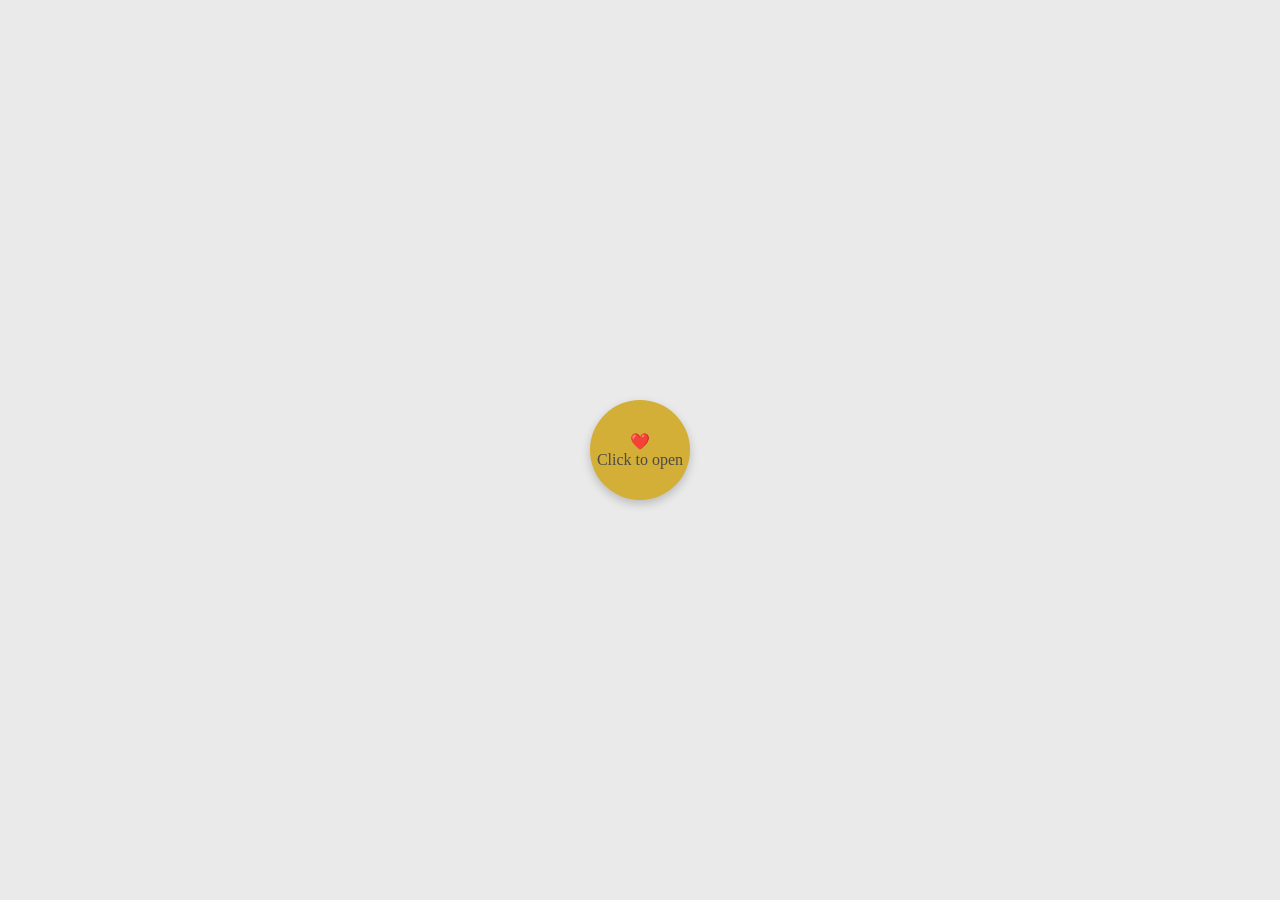
==== index.html @ 69dd6b7d "Rename a.html to index.html" ====
<!DOCTYPE html>
<html lang="ar" dir="rtl">
<head>
  <meta charset="UTF-8">
  <meta name="viewport" content="width=device-width, initial-scale=1.0">
  <title>Alexa & Richard - Wedding Invitation</title>
  <link rel="stylesheet" href="style.css">
</head>
<body>

  <!-- صوت الخلفية -->
  <audio id="bg-music" loop src="your-music-file.mp3"></audio>

  <!-- 1. قسم المظروف والختم الشمعي -->
  <section class="envelope-section" id="envelopeSection">
    <div class="envelope" id="envelope">
      <div class="wax-seal" id="waxSeal">
        <div class="seal-inner">❤️<br>Click to open</div>
      </div>
    </div>
  </section>

  <!-- 2. محتوى الدعوة الرئيسي -->
  <main class="invitation-content hidden" id="invitationContent">
    
    <!-- الغلاف/الهيدر -->
    <header class="hero-header">
      <h1>Alexa & Richard</h1>
      <p class="subtitle">are getting married!</p>
    </header>

    <!-- 3. ميزة كشف التاريخ (Scratch Cards) -->
    <section class="date-section">
      <h2>The Date</h2>
      <p>Scratch to reveal the date</p>
      <div class="scratch-container">
        <div class="scratch-card">
          <span class="date-val">14</span>
          <canvas class="scratch-canvas"></canvas>
          <small>DAY</small>
        </div>
        <div class="scratch-card">
          <span class="date-val">September</span>
          <canvas class="scratch-canvas"></canvas>
          <small>MONTH</small>
        </div>
        <div class="scratch-card">
          <span class="date-val">2025</span>
          <canvas class="scratch-canvas"></canvas>
          <small>YEAR</small>
        </div>
      </div>
    </section>

    <!-- 4. الرسالة الداخلية داخل مظروف أزرق -->
    <section class="letter-section">
      <div class="blue-envelope">
        <div class="letter-card">
          <h3>Dear friends and family,</h3>
          <p>As we get ready to say "I do", we feel grateful for the wonderful people in our lives...</p>
        </div>
      </div>
    </section>

    <!-- 5. الجدول الزمني (Schedule of Events) -->
    <section class="timeline-section">
      <h2>Schedule of Events</h2>
      <div class="timeline">
        <div class="timeline-item left"><span>16:30</span><p>Opening of the doors</p></div>
        <div class="timeline-item right"><span>17:00</span><p>Ceremony</p></div>
        <div class="timeline-item left"><span>18:00</span><p>Cocktail and dancing time</p></div>
        <div class="timeline-item right"><span>20:00</span><p>Dinner</p></div>
        <div class="timeline-item left"><span>21:00</span><p>Party and Open Bar</p></div>
      </div>
    </section>

    <!-- 6. قواعد اللباس ومعرض الصور (Dress Code) -->
    <section class="dress-code-section">
      <h2>Dress Code</h2>
      <div class="color-palette">
        <span style="background:#fce4ec"></span>
        <span style="background:#f8bbd0"></span>
        <span style="background:#e1bee7"></span>
        <span style="background:#bbdefb"></span>
      </div>
      <div class="gallery-slider">
        <img src="outfit1.jpg" alt="Dress Code 1">
        <img src="outfit2.jpg" alt="Dress Code 2">
        <img src="outfit3.jpg" alt="Dress Code 3">
      </div>
    </section>

    <!-- 7. زر تأكيد الحضور (RSVP) -->
    <section class="rsvp-section">
      <button class="rsvp-btn" onclick="alert('شكراً لتأكيد حضورك!')">RSVP</button>
    </section>

  </main>

  <script src="script.js"></script>
</body>
</html>
---- style.css ----
body {
  margin: 0;
  font-family: 'Georgia', serif;
  background-color: #fcf9f5;
  color: #4a4a4a;
  text-align: center;
}

/* المظروف والختم */
.envelope-section {
  height: 100vh;
  display: flex;
  justify-content: center;
  align-items: center;
  background: #eaeaea;
}

.wax-seal {
  width: 100px;
  height: 100px;
  background: #d4af37;
  border-radius: 50%;
  display: flex;
  justify-content: center;
  align-items: center;
  cursor: pointer;
  box-shadow: 0 4px 10px rgba(0,0,0,0.2);
  transition: transform 0.3s;
}

.wax-seal:hover { transform: scale(1.1); }

/* إخفاء المحتوى قبل فتح المظروف */
.hidden { display: none; }

/* كروت الكشط */
.scratch-container {
  display: flex;
  justify-content: center;
  gap: 15px;
  margin: 20px 0;
}

.scratch-card {
  position: relative;
  width: 90px;
  height: 90px;
  background: #fff;
  border-radius: 12px;
  display: flex;
  flex-direction: column;
  justify-content: center;
  align-items: center;
  box-shadow: 0 2px 8px rgba(0,0,0,0.1);
}

.scratch-canvas {
  position: absolute;
  top: 0; left: 0;
  width: 100%; height: 100%;
  border-radius: 12px;
  cursor: pointer;
}

/* المعرض الأفقي */
.gallery-slider {
  display: flex;
  overflow-x: auto;
  gap: 15px;
  padding: 20px;
}

.gallery-slider img {
  width: 200px;
  border-radius: 10px;
}

.rsvp-btn {
  background-color: #8da9c4;
  color: white;
  border: none;
  padding: 12px 30px;
  font-size: 18px;
  border-radius: 25px;
  cursor: pointer;
}
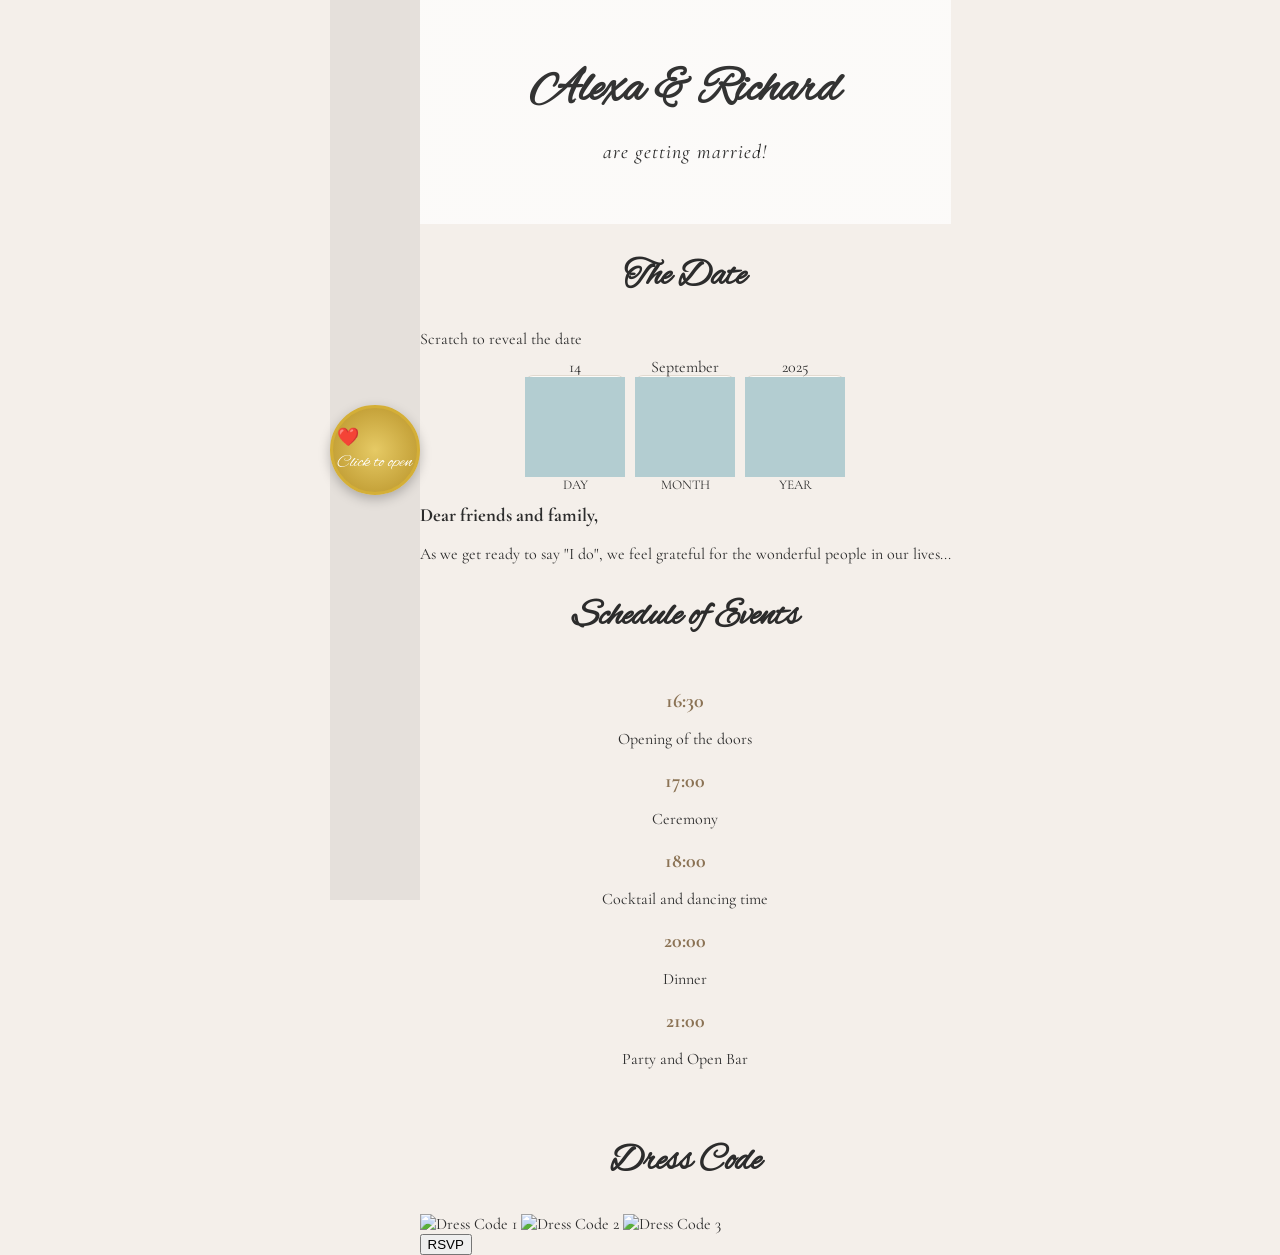
==== commit 93213e21: "Update index.html" ====
--- a/index.html
+++ b/index.html
@@ -1,5 +1,5 @@
 <!DOCTYPE html>
-<html lang="ar" dir="rtl">
+<html lang="en" dir="ltr">
 <head>
   <meta charset="UTF-8">
   <meta name="viewport" content="width=device-width, initial-scale=1.0">
--- a/style.css
+++ b/style.css
@@ -1,86 +1,132 @@
+@import url('https://fonts.googleapis.com/css2?family=Alex+Brush&family=Cormorant+Garamond:ital,wght@0,400;0,600;1,400&display=swap');
+
+* {
+  box-sizing: border-box;
+}
+
 body {
   margin: 0;
-  font-family: 'Georgia', serif;
-  background-color: #fcf9f5;
-  color: #4a4a4a;
-  text-align: center;
+  padding: 0;
+  font-family: 'Cormorant Garamond', serif;
+  background-color: #f4efea;
+  color: #2c2c2c;
+  display: flex;
+  justify-content: center;
+  direction: ltr; /* تعديل الاتجاه للغة الإنجليزية */
 }
 
-/* المظروف والختم */
+/* تحديد عرض الصفحة لتصبح مثل الموبايل تماماً */
+.invitation-container {
+  width: 100%;
+  max-width: 430px;
+  background: #ffffff;
+  min-height: 100vh;
+  box-shadow: 0 0 20px rgba(0,0,0,0.1);
+  position: relative;
+  overflow: hidden;
+}
+
+/* 1. تصميم المظروف */
 .envelope-section {
   height: 100vh;
+  background: #e5e0db url('https://www.transparenttextures.com/patterns/paper.png');
   display: flex;
   justify-content: center;
   align-items: center;
-  background: #eaeaea;
+  position: relative;
+}
+
+.envelope-paper {
+  width: 90%;
+  height: 350px;
+  background: #fdfbf7;
+  border: 1px solid #e0d8cf;
+  border-radius: 8px;
+  box-shadow: 0 10px 25px rgba(0,0,0,0.08);
+  display: flex;
+  justify-content: center;
+  align-items: center;
+  position: relative;
 }
 
 .wax-seal {
-  width: 100px;
-  height: 100px;
-  background: #d4af37;
+  width: 90px;
+  height: 90px;
+  background: radial-gradient(circle, #e6ca65 0%, #b89228 100%);
   border-radius: 50%;
   display: flex;
   justify-content: center;
   align-items: center;
+  color: #fff;
+  font-family: 'Alex Brush', cursive;
+  font-size: 18px;
   cursor: pointer;
-  box-shadow: 0 4px 10px rgba(0,0,0,0.2);
-  transition: transform 0.3s;
+  box-shadow: 0 4px 12px rgba(0,0,0,0.25);
+  border: 3px solid #d4af37;
 }
 
-.wax-seal:hover { transform: scale(1.1); }
+/* 2. الهيدر مع صورة خلفية كلاسيكية */
+.hero-header {
+  padding: 60px 20px 40px;
+  background: linear-gradient(rgba(255,255,255,0.7), rgba(255,255,255,0.7)), 
+              url('https://images.unsplash.com/photo-1519741497674-611481863552?auto=format&fit=crop&w=600&q=80');
+  background-size: cover;
+  background-position: center;
+  text-align: center;
+}
 
-/* إخفاء المحتوى قبل فتح المظروف */
-.hidden { display: none; }
+.hero-header h1 {
+  font-family: 'Alex Brush', cursive;
+  font-size: 48px;
+  margin: 0;
+  color: #333;
+}
 
-/* كروت الكشط */
+.hero-header .subtitle {
+  font-size: 20px;
+  font-style: italic;
+  letter-spacing: 1px;
+}
+
+/* التواريخ والأقسام */
+h2 {
+  font-family: 'Alex Brush', cursive;
+  font-size: 36px;
+  text-align: center;
+  margin-top: 30px;
+}
+
 .scratch-container {
   display: flex;
   justify-content: center;
-  gap: 15px;
-  margin: 20px 0;
+  gap: 10px;
+  padding: 10px;
 }
 
 .scratch-card {
   position: relative;
-  width: 90px;
-  height: 90px;
-  background: #fff;
-  border-radius: 12px;
+  width: 100px;
+  height: 100px;
+  background: #fdfbf7;
+  border: 1px solid #e2dad0;
+  border-radius: 8px;
   display: flex;
   flex-direction: column;
   justify-content: center;
   align-items: center;
-  box-shadow: 0 2px 8px rgba(0,0,0,0.1);
 }
 
-.scratch-canvas {
-  position: absolute;
-  top: 0; left: 0;
-  width: 100%; height: 100%;
-  border-radius: 12px;
-  cursor: pointer;
+.timeline {
+  padding: 20px;
+  text-align: center;
 }
 
-/* المعرض الأفقي */
-.gallery-slider {
-  display: flex;
-  overflow-x: auto;
-  gap: 15px;
-  padding: 20px;
+.timeline-item {
+  margin-bottom: 20px;
 }
 
-.gallery-slider img {
-  width: 200px;
-  border-radius: 10px;
+.timeline-item span {
+  font-weight: bold;
+  font-size: 20px;
+  color: #8b7355;
 }
-
-.rsvp-btn {
-  background-color: #8da9c4;
-  color: white;
-  border: none;
-  padding: 12px 30px;
-  font-size: 18px;
-  border-radius: 25px;
-  cursor: pointer;
-}
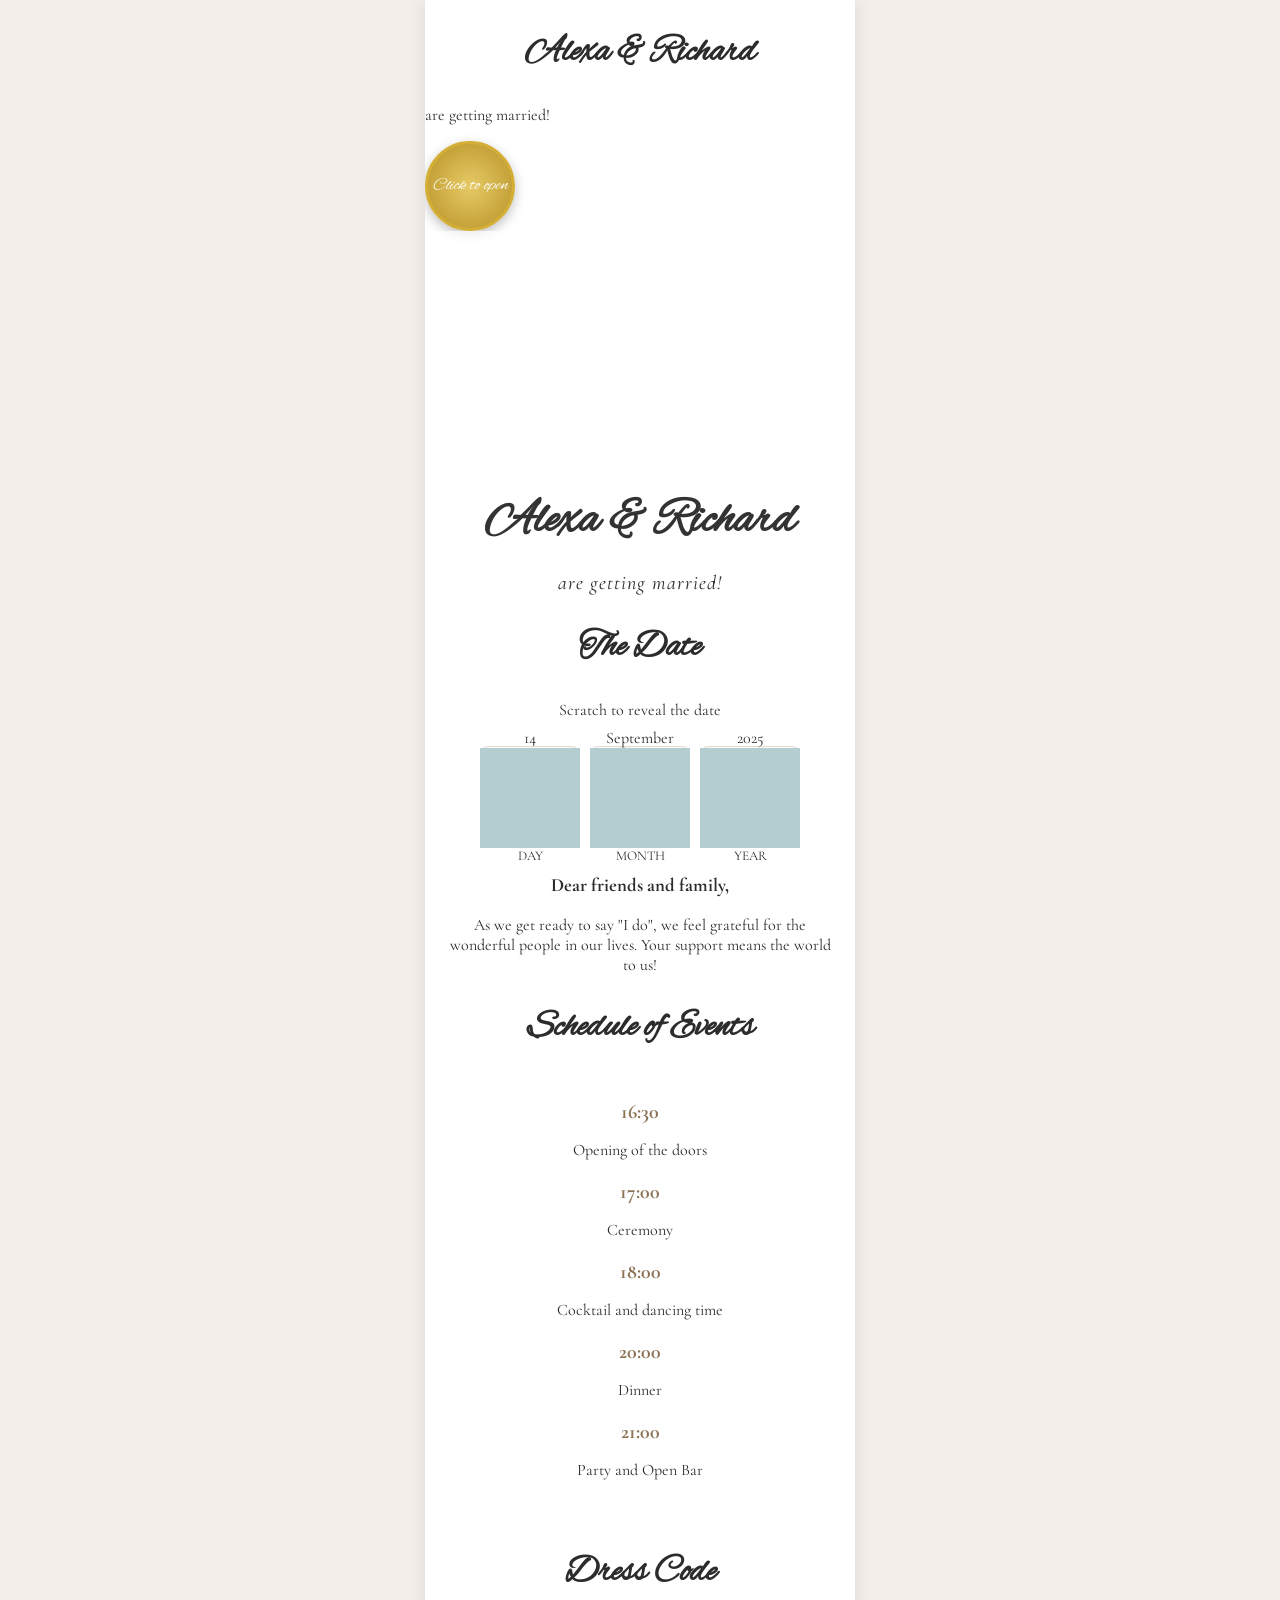
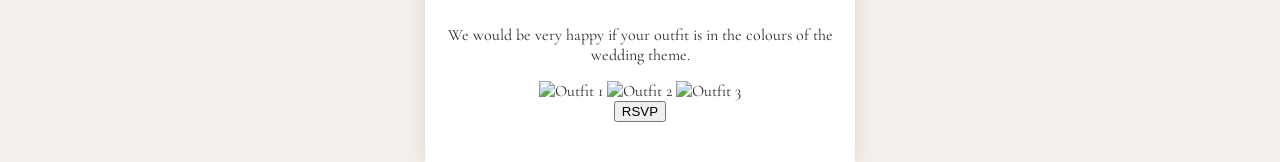
==== commit 1ce6d821: "Update index.html" ====
--- a/index.html
+++ b/index.html
@@ -11,91 +11,118 @@
   <!-- صوت الخلفية -->
   <audio id="bg-music" loop src="your-music-file.mp3"></audio>
 
-  <!-- 1. قسم المظروف والختم الشمعي -->
-  <section class="envelope-section" id="envelopeSection">
-    <div class="envelope" id="envelope">
-      <div class="wax-seal" id="waxSeal">
-        <div class="seal-inner">❤️<br>Click to open</div>
-      </div>
-    </div>
-  </section>
+  <!-- الحاوية الرئيسية -->
+  <div class="invitation-container">
 
-  <!-- 2. محتوى الدعوة الرئيسي -->
-  <main class="invitation-content hidden" id="invitationContent">
-    
-    <!-- الغلاف/الهيدر -->
-    <header class="hero-header">
-      <h1>Alexa & Richard</h1>
-      <p class="subtitle">are getting married!</p>
-    </header>
+    <!-- المشهد الأول: المظروف الكامل مع الختم -->
+    <section class="envelope-scene" id="envelopeScene">
+      <div class="envelope-wrapper">
+        <div class="envelope" id="envelope">
+          <!-- غطاء المظروف العلوي -->
+          <div class="flap top-flap"></div>
+          
+          <!-- الجيوب الجانبية والبطانة -->
+          <div class="pocket"></div>
 
-    <!-- 3. ميزة كشف التاريخ (Scratch Cards) -->
-    <section class="date-section">
-      <h2>The Date</h2>
-      <p>Scratch to reveal the date</p>
-      <div class="scratch-container">
-        <div class="scratch-card">
-          <span class="date-val">14</span>
-          <canvas class="scratch-canvas"></canvas>
-          <small>DAY</small>
-        </div>
-        <div class="scratch-card">
-          <span class="date-val">September</span>
-          <canvas class="scratch-canvas"></canvas>
-          <small>MONTH</small>
-        </div>
-        <div class="scratch-card">
-          <span class="date-val">2025</span>
-          <canvas class="scratch-canvas"></canvas>
-          <small>YEAR</small>
+          <!-- بطاقة الدعوة المطوية داخل المظروف -->
+          <div class="card-preview">
+            <h2>Alexa & Richard</h2>
+            <p>are getting married!</p>
+          </div>
+
+          <!-- الختم الشمعي الذهبي -->
+          <div class="wax-seal" id="waxSeal">
+            <span>Click to open</span>
+          </div>
         </div>
       </div>
     </section>
 
-    <!-- 4. الرسالة الداخلية داخل مظروف أزرق -->
-    <section class="letter-section">
-      <div class="blue-envelope">
-        <div class="letter-card">
-          <h3>Dear friends and family,</h3>
-          <p>As we get ready to say "I do", we feel grateful for the wonderful people in our lives...</p>
+    <!-- المشهد الثاني: محتوى الدعوة الكامل (يظهر بعد فتح المظروف) -->
+    <main class="invitation-content hidden" id="invitationContent">
+      
+      <!-- فيديو الزفاف / الغلاف -->
+      <section class="hero-header">
+        <div class="video-container">
+          <video autoplay loop muted playsinline width="100%">
+            <source src="wedding-video.mp4" type="video/mp4">
+          </video>
         </div>
-      </div>
-    </section>
+        <h1>Alexa & Richard</h1>
+        <p class="subtitle">are getting married!</p>
+      </header>
 
-    <!-- 5. الجدول الزمني (Schedule of Events) -->
-    <section class="timeline-section">
-      <h2>Schedule of Events</h2>
-      <div class="timeline">
-        <div class="timeline-item left"><span>16:30</span><p>Opening of the doors</p></div>
-        <div class="timeline-item right"><span>17:00</span><p>Ceremony</p></div>
-        <div class="timeline-item left"><span>18:00</span><p>Cocktail and dancing time</p></div>
-        <div class="timeline-item right"><span>20:00</span><p>Dinner</p></div>
-        <div class="timeline-item left"><span>21:00</span><p>Party and Open Bar</p></div>
-      </div>
-    </section>
+      <!-- ميزة كشف التاريخ -->
+      <section class="date-section">
+        <h2>The Date</h2>
+        <p class="instruction">Scratch to reveal the date</p>
+        <div class="scratch-container">
+          <div class="scratch-card">
+            <span class="date-val">14</span>
+            <canvas class="scratch-canvas"></canvas>
+            <small>DAY</small>
+          </div>
+          <div class="scratch-card">
+            <span class="date-val">September</span>
+            <canvas class="scratch-canvas"></canvas>
+            <small>MONTH</small>
+          </div>
+          <div class="scratch-card">
+            <span class="date-val">2025</span>
+            <canvas class="scratch-canvas"></canvas>
+            <small>YEAR</small>
+          </div>
+        </div>
+      </section>
 
-    <!-- 6. قواعد اللباس ومعرض الصور (Dress Code) -->
-    <section class="dress-code-section">
-      <h2>Dress Code</h2>
-      <div class="color-palette">
-        <span style="background:#fce4ec"></span>
-        <span style="background:#f8bbd0"></span>
-        <span style="background:#e1bee7"></span>
-        <span style="background:#bbdefb"></span>
-      </div>
-      <div class="gallery-slider">
-        <img src="outfit1.jpg" alt="Dress Code 1">
-        <img src="outfit2.jpg" alt="Dress Code 2">
-        <img src="outfit3.jpg" alt="Dress Code 3">
-      </div>
-    </section>
+      <!-- الرسالة الشخصية -->
+      <section class="letter-section">
+        <div class="blue-envelope">
+          <div class="letter-card">
+            <h3>Dear friends and family,</h3>
+            <p>As we get ready to say "I do", we feel grateful for the wonderful people in our lives. Your support means the world to us!</p>
+          </div>
+        </div>
+      </section>
 
-    <!-- 7. زر تأكيد الحضور (RSVP) -->
-    <section class="rsvp-section">
-      <button class="rsvp-btn" onclick="alert('شكراً لتأكيد حضورك!')">RSVP</button>
-    </section>
+      <!-- الجدول الزمني -->
+      <section class="timeline-section">
+        <h2>Schedule of Events</h2>
+        <div class="timeline">
+          <div class="timeline-item"><span>16:30</span><p>Opening of the doors</p></div>
+          <div class="timeline-item"><span>17:00</span><p>Ceremony</p></div>
+          <div class="timeline-item"><span>18:00</span><p>Cocktail and dancing time</p></div>
+          <div class="timeline-item"><span>20:00</span><p>Dinner</p></div>
+          <div class="timeline-item"><span>21:00</span><p>Party and Open Bar</p></div>
+        </div>
+      </section>
 
-  </main>
+      <!-- قواعد اللباس والمعرض -->
+      <section class="dress-code-section">
+        <h2>Dress Code</h2>
+        <p class="dress-desc">We would be very happy if your outfit is in the colours of the wedding theme.</p>
+        <div class="color-palette">
+          <span style="background:#fce4ec"></span>
+          <span style="background:#f8bbd0"></span>
+          <span style="background:#e1bee7"></span>
+          <span style="background:#bbdefb"></span>
+          <span style="background:#90caf9"></span>
+        </div>
+        <div class="gallery-slider">
+          <img src="https://images.unsplash.com/photo-1515934751635-c81c6bc9a2d8?auto=format&fit=crop&w=400&q=80" alt="Outfit 1">
+          <img src="https://images.unsplash.com/photo-1529139574466-a303027c1d8b?auto=format&fit=crop&w=400&q=80" alt="Outfit 2">
+          <img src="https://images.unsplash.com/photo-1509631179647-0177331693ae?auto=format&fit=crop&w=400&q=80" alt="Outfit 3">
+        </div>
+      </section>
+
+      <!-- تأكيد الحضور -->
+      <section class="rsvp-section">
+        <button class="rsvp-btn" onclick="alert('Thank you for confirming!')">RSVP</button>
+      </section>
+
+    </main>
+
+  </div>
 
   <script src="script.js"></script>
 </body>
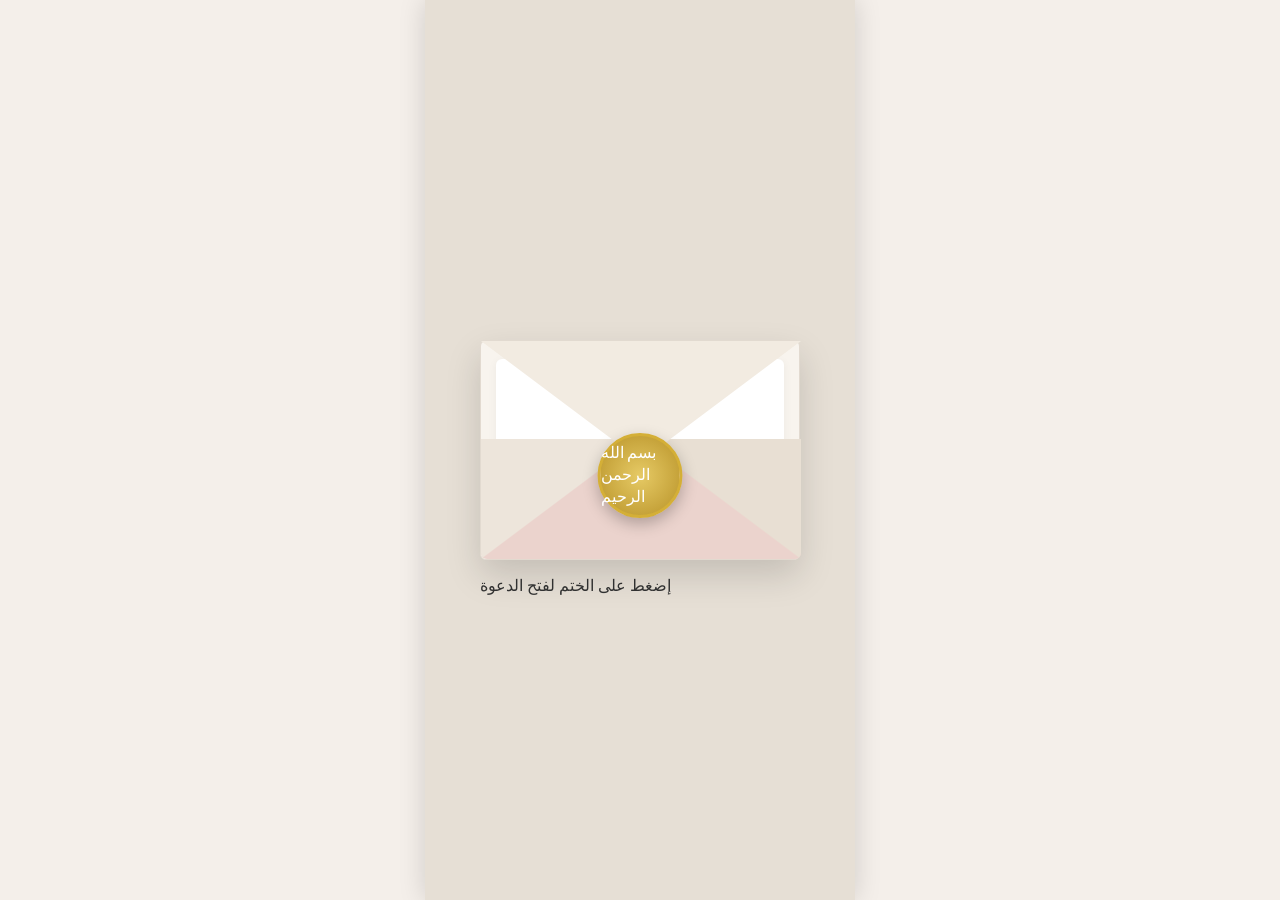
==== commit 647fc2a9: "Update index.html" ====
--- a/index.html
+++ b/index.html
@@ -1,123 +1,166 @@
 <!DOCTYPE html>
-<html lang="en" dir="ltr">
+<html lang="ar" dir="rtl">
 <head>
   <meta charset="UTF-8">
   <meta name="viewport" content="width=device-width, initial-scale=1.0">
-  <title>Alexa & Richard - Wedding Invitation</title>
+  <title>دعوة زفاف فاخرة - أميرة ويوسف</title>
   <link rel="stylesheet" href="style.css">
+  <link href="https://fonts.googleapis.com/css2?family=Amiri:ital,wght@0,400;0,700;1,400&family=Reem+Kufi:wght@500;700&family=Great+Vibes&display=swap" rel="stylesheet">
 </head>
 <body>
 
-  <!-- صوت الخلفية -->
+  <!-- الموسيقى التي تختارها على ذوقك -->
   <audio id="bg-music" loop src="your-music-file.mp3"></audio>
 
-  <!-- الحاوية الرئيسية -->
+  <!-- زر التحكم بالصوت Floating Floating Floating Button -->
+  <button id="music-toggle" class="music-btn hidden">
+    <span id="music-icon">⏸</span>
+  </button>
+
   <div class="invitation-container">
 
-    <!-- المشهد الأول: المظروف الكامل مع الختم -->
+    <!-- المشهد الأول: المظروف المائل المزخرف بالختم الشمعي "بسم الله الرحمن الرحيم" -->
     <section class="envelope-scene" id="envelopeScene">
       <div class="envelope-wrapper">
         <div class="envelope" id="envelope">
-          <!-- غطاء المظروف العلوي -->
-          <div class="flap top-flap"></div>
+          <div class="flap top-flap">
+            <div class="arabic-emboss"></div>
+          </div>
+          <div class="pocket"></div>
+          <div class="card-preview"></div>
           
-          <!-- الجيوب الجانبية والبطانة -->
-          <div class="pocket"></div>
-
-          <!-- بطاقة الدعوة المطوية داخل المظروف -->
-          <div class="card-preview">
-            <h2>Alexa & Richard</h2>
-            <p>are getting married!</p>
-          </div>
-
-          <!-- الختم الشمعي الذهبي -->
           <div class="wax-seal" id="waxSeal">
-            <span>Click to open</span>
+            <div class="seal-text">بسم الله<br>الرحمن الرحيم</div>
           </div>
         </div>
+        <p class="open-instruction">إضغط على الختم لفتح الدعوة</p>
       </div>
     </section>
 
-    <!-- المشهد الثاني: محتوى الدعوة الكامل (يظهر بعد فتح المظروف) -->
+    <!-- المشهد الثاني: محتوى الدعوة الفاخر والمتحرك -->
     <main class="invitation-content hidden" id="invitationContent">
       
-      <!-- فيديو الزفاف / الغلاف -->
-      <section class="hero-header">
-        <div class="video-container">
-          <video autoplay loop muted playsinline width="100%">
-            <source src="wedding-video.mp4" type="video/mp4">
-          </video>
+      <!-- غلاف الدعوة / صورة الثريا والنخيل الأندلسية -->
+      <header class="hero-header">
+        <div class="hero-overlay">
+          <h1 class="names-title">Amira & Yusuf</h1>
+          <p class="hero-date">20 Mai 2027<br>à partir de 16h</p>
         </div>
-        <h1>Alexa & Richard</h1>
-        <p class="subtitle">are getting married!</p>
       </header>
 
-      <!-- ميزة كشف التاريخ -->
-      <section class="date-section">
-        <h2>The Date</h2>
-        <p class="instruction">Scratch to reveal the date</p>
-        <div class="scratch-container">
-          <div class="scratch-card">
-            <span class="date-val">14</span>
-            <canvas class="scratch-canvas"></canvas>
-            <small>DAY</small>
+      <!-- نص الدعوة الإسلامية/الرسمية -->
+      <section class="card-section text-center">
+        <div class="bismillah">بسم الله الرحمن الرحيم</div>
+        <h2 class="couple-arabic">الآنسة أميرة والسيد يوسف</h2>
+        <p class="invitation-text">
+          يسعدهما ويشرفهما أن يدعوا حضرتكم الكريمة<br>
+          لمشاركتهما فرحة حفل زفافهما
+        </p>
+        <p class="event-date-details">
+          وذلك بمشيئة الله تعالى يوم<br>
+          <strong>السبت 20 ماي 2027</strong><br>
+          على الساعة الرابعة مساءً
+        </p>
+        <p class="hall-name">بقاعة<br><span>Beldi Country Club</span></p>
+      </section>
+
+      <!-- العداد التنازلي Countdown -->
+      <section class="card-section text-center">
+        <h3 class="section-title-en">La Célébration Commence</h3>
+        <div class="countdown-timer" id="countdown">
+          <div class="time-box"><span id="days">00</span><small>Days</small></div>
+          <div class="time-box"><span id="hours">00</span><small>Hours</small></div>
+          <div class="time-box"><span id="minutes">00</span><small>Minutes</small></div>
+          <div class="time-box"><span id="seconds">00</span><small>Seconds</small></div>
+        </div>
+      </section>
+
+      <!-- جدول المواعيد Chronologie -->
+      <section class="card-section">
+        <h3 class="section-title-en text-center">Chronologie de l'événement</h3>
+        <div class="timeline">
+          <div class="timeline-row">
+            <span class="time">16:00</span>
+            <div class="line-node"></div>
+            <span class="event">Welcome Reception</span>
           </div>
-          <div class="scratch-card">
-            <span class="date-val">September</span>
-            <canvas class="scratch-canvas"></canvas>
-            <small>MONTH</small>
+          <div class="timeline-row">
+            <span class="time">17:00</span>
+            <div class="line-node"></div>
+            <span class="event">Nikah Ceremony</span>
           </div>
-          <div class="scratch-card">
-            <span class="date-val">2025</span>
-            <canvas class="scratch-canvas"></canvas>
-            <small>YEAR</small>
+          <div class="timeline-row">
+            <span class="time">19:00</span>
+            <div class="line-node"></div>
+            <span class="event">Dinner</span>
+          </div>
+          <div class="timeline-row">
+            <span class="time">20:00</span>
+            <div class="line-node"></div>
+            <span class="event">Party</span>
           </div>
         </div>
       </section>
 
-      <!-- الرسالة الشخصية -->
-      <section class="letter-section">
-        <div class="blue-envelope">
-          <div class="letter-card">
-            <h3>Dear friends and family,</h3>
-            <p>As we get ready to say "I do", we feel grateful for the wonderful people in our lives. Your support means the world to us!</p>
-          </div>
+      <!-- الموقع والتوجيه الخريطة Lieu -->
+      <section class="card-section text-center">
+        <h3 class="section-title-en">Lieu</h3>
+        <div class="location-box">
+          <p class="location-title">Beldi Country Club</p>
+          <p class="location-sub">Marrakech, Morocco</p>
+          <img src="https://images.unsplash.com/photo-1542314831-068cd1dbfeeb?auto=format&fit=crop&w=600&q=80" class="venue-img" alt="Venue">
+          
+          <!-- زر الموقع والتوجيه -->
+          <a href="https://maps.google.com" target="_blank" class="map-btn">
+            📍 فتح الموقع على الخريطة (Google Maps)
+          </a>
         </div>
       </section>
 
-      <!-- الجدول الزمني -->
-      <section class="timeline-section">
-        <h2>Schedule of Events</h2>
-        <div class="timeline">
-          <div class="timeline-item"><span>16:30</span><p>Opening of the doors</p></div>
-          <div class="timeline-item"><span>17:00</span><p>Ceremony</p></div>
-          <div class="timeline-item"><span>18:00</span><p>Cocktail and dancing time</p></div>
-          <div class="timeline-item"><span>20:00</span><p>Dinner</p></div>
-          <div class="timeline-item"><span>21:00</span><p>Party and Open Bar</p></div>
+      <!-- قواعد اللباس Dress Code -->
+      <section class="card-section text-center">
+        <h3 class="section-title-en">Dress Code</h3>
+        <p class="dress-text">We kindly invite you to dress in elegant attire that reflects the style and spirit of our special day.</p>
+        
+        <div class="dress-details">
+          <h4>Ladies</h4>
+          <p>Formal dresses in elegant, polished styles are encouraged.</p>
+          <h4>Gentlemen</h4>
+          <p>Well-tailored suits with classic dress shoes are preferred.</p>
         </div>
       </section>
 
-      <!-- قواعد اللباس والمعرض -->
-      <section class="dress-code-section">
-        <h2>Dress Code</h2>
-        <p class="dress-desc">We would be very happy if your outfit is in the colours of the wedding theme.</p>
-        <div class="color-palette">
-          <span style="background:#fce4ec"></span>
-          <span style="background:#f8bbd0"></span>
-          <span style="background:#e1bee7"></span>
-          <span style="background:#bbdefb"></span>
-          <span style="background:#90caf9"></span>
-        </div>
-        <div class="gallery-slider">
-          <img src="https://images.unsplash.com/photo-1515934751635-c81c6bc9a2d8?auto=format&fit=crop&w=400&q=80" alt="Outfit 1">
-          <img src="https://images.unsplash.com/photo-1529139574466-a303027c1d8b?auto=format&fit=crop&w=400&q=80" alt="Outfit 2">
-          <img src="https://images.unsplash.com/photo-1509631179647-0177331693ae?auto=format&fit=crop&w=400&q=80" alt="Outfit 3">
-        </div>
-      </section>
+      <!-- نموذج تأكيد الحضور المربوط بـ Formspree -->
+      <section class="card-section text-center">
+        <h3 class="section-title-en">Confirmez Votre Présence</h3>
+        
+        <form action="https://formspree.io/f/https://formspree.io/f/xgaowyqv" method="POST" class="rsvp-form">
+          <div class="input-group">
+            <label>الاسم الكامل / Nom</label>
+            <input type="text" name="name" required placeholder="أدخل اسمك الكريم">
+          </div>
 
-      <!-- تأكيد الحضور -->
-      <section class="rsvp-section">
-        <button class="rsvp-btn" onclick="alert('Thank you for confirming!')">RSVP</button>
+          <div class="input-group">
+            <label>عدد الأشخاص / Nombre de personnes</label>
+            <input type="number" name="guests_count" min="1" max="10" value="1" required>
+          </div>
+
+          <div class="input-group">
+            <label>هل ستحضر؟ / Serez-vous présent?</label>
+            <div class="radio-options">
+              <label class="radio-btn">
+                <input type="radio" name="attending" value="Oui" checked>
+                <span>نعم، سأحضر ببالغ السرور</span>
+              </label>
+              <label class="radio-btn">
+                <input type="radio" name="attending" value="Non">
+                <span>أعتذر عن الحضور</span>
+              </label>
+            </div>
+          </div>
+
+          <button type="submit" class="submit-btn">إرسال التأكيد / SOUMETTRE</button>
+        </form>
       </section>
 
     </main>
--- a/style.css
+++ b/style.css
@@ -9,49 +9,110 @@
   padding: 0;
   font-family: 'Cormorant Garamond', serif;
   background-color: #f4efea;
-  color: #2c2c2c;
-  display: flex;
-  justify-content: center;
-  direction: ltr; /* تعديل الاتجاه للغة الإنجليزية */
-}
-
-/* تحديد عرض الصفحة لتصبح مثل الموبايل تماماً */
+  color: #333;
+  display: flex;
+  justify-content: center;
+  direction: ltr;
+}
+
 .invitation-container {
   width: 100%;
   max-width: 430px;
+  background: #fdfbf7;
+  min-height: 100vh;
+  box-shadow: 0 0 25px rgba(0,0,0,0.15);
+  position: relative;
+  overflow: hidden;
+}
+
+/* ================= المشهد الأول: تصميم المظروف التفاعلي ================= */
+.envelope-scene {
+  height: 100vh;
+  background: #e6dfd5 url('https://www.transparenttextures.com/patterns/paper.png');
+  display: flex;
+  justify-content: center;
+  align-items: center;
+  padding: 20px;
+  position: relative;
+  perspective: 1000px;
+}
+
+.envelope-wrapper {
+  width: 100%;
+  max-width: 320px;
+  height: 220px;
+  position: relative;
+}
+
+.envelope {
+  width: 100%;
+  height: 100%;
+  background: #f8f4ee;
+  border-radius: 6px;
+  position: relative;
+  box-shadow: 0 15px 35px rgba(0,0,0,0.15);
+  border: 1px solid #e2dad0;
+}
+
+/* غطاء المظروف العلوي */
+.top-flap {
+  position: absolute;
+  top: 0;
+  left: 0;
+  width: 0;
+  height: 0;
+  border-left: 160px solid transparent;
+  border-right: 160px solid transparent;
+  border-top: 120px solid #f2ebe1;
+  transform-origin: top;
+  transition: transform 0.6s ease-in-out;
+  z-index: 3;
+}
+
+/* جيوب المظروف الجانبية */
+.pocket {
+  position: absolute;
+  bottom: 0;
+  left: 0;
+  width: 0;
+  height: 0;
+  border-left: 160px solid #ede5db;
+  border-right: 160px solid #e8dfd3;
+  border-bottom: 120px solid #ebd3cd;
+  border-radius: 0 0 6px 6px;
+  z-index: 2;
+}
+
+/* البطاقة الداخلية */
+.card-preview {
+  position: absolute;
+  bottom: 10px;
+  left: 15px;
+  right: 15px;
+  height: 190px;
   background: #ffffff;
-  min-height: 100vh;
-  box-shadow: 0 0 20px rgba(0,0,0,0.1);
-  position: relative;
-  overflow: hidden;
-}
-
-/* 1. تصميم المظروف */
-.envelope-section {
-  height: 100vh;
-  background: #e5e0db url('https://www.transparenttextures.com/patterns/paper.png');
-  display: flex;
-  justify-content: center;
-  align-items: center;
-  position: relative;
-}
-
-.envelope-paper {
-  width: 90%;
-  height: 350px;
-  background: #fdfbf7;
-  border: 1px solid #e0d8cf;
-  border-radius: 8px;
-  box-shadow: 0 10px 25px rgba(0,0,0,0.08);
-  display: flex;
-  justify-content: center;
-  align-items: center;
-  position: relative;
-}
-
+  border-radius: 6px;
+  padding: 20px;
+  text-align: center;
+  box-shadow: 0 2px 10px rgba(0,0,0,0.05);
+  transition: transform 0.8s ease-in-out;
+  z-index: 1;
+}
+
+.card-preview h2 {
+  font-family: 'Alex Brush', cursive;
+  font-size: 32px;
+  margin: 10px 0 0;
+}
+
+/* الختم الشمعي */
 .wax-seal {
-  width: 90px;
-  height: 90px;
+  position: absolute;
+  top: 50%;
+  left: 50%;
+  transform: translate(-50%, -20%);
+  width: 85px;
+  height: 85px;
   background: radial-gradient(circle, #e6ca65 0%, #b89228 100%);
   border-radius: 50%;
   display: flex;
@@ -59,65 +120,129 @@
   align-items: center;
   color: #fff;
   font-family: 'Alex Brush', cursive;
-  font-size: 18px;
+  font-size: 16px;
   cursor: pointer;
-  box-shadow: 0 4px 12px rgba(0,0,0,0.25);
+  box-shadow: 0 6px 15px rgba(0,0,0,0.25);
   border: 3px solid #d4af37;
-}
-
-/* 2. الهيدر مع صورة خلفية كلاسيكية */
+  z-index: 4;
+  transition: opacity 0.4s, transform 0.3s;
+}
+
+/* حركات الانفتاح عند الضغط */
+.envelope.open .top-flap {
+  transform: rotateX(180deg);
+  z-index: 0;
+}
+
+.envelope.open .card-preview {
+  transform: translateY(-120px);
+}
+
+/* ================= المشهد الثاني: محتوى الدعوة الرئيسي ================= */
 .hero-header {
-  padding: 60px 20px 40px;
-  background: linear-gradient(rgba(255,255,255,0.7), rgba(255,255,255,0.7)), 
-              url('https://images.unsplash.com/photo-1519741497674-611481863552?auto=format&fit=crop&w=600&q=80');
-  background-size: cover;
-  background-position: center;
-  text-align: center;
+  padding: 30px 20px 40px;
+  text-align: center;
+}
+
+.video-container {
+  width: 100%;
+  border-radius: 12px;
+  overflow: hidden;
+  box-shadow: 0 4px 15px rgba(0,0,0,0.1);
+  margin-bottom: 20px;
+}
+
+.video-container video {
+  width: 100%;
+  height: auto;
+  display: block;
 }
 
 .hero-header h1 {
   font-family: 'Alex Brush', cursive;
-  font-size: 48px;
+  font-size: 50px;
   margin: 0;
-  color: #333;
 }
 
 .hero-header .subtitle {
   font-size: 20px;
   font-style: italic;
-  letter-spacing: 1px;
+  color: #666;
 }
 
 /* التواريخ والأقسام */
 h2 {
   font-family: 'Alex Brush', cursive;
-  font-size: 36px;
-  text-align: center;
-  margin-top: 30px;
+  font-size: 40px;
+  text-align: center;
+  margin: 30px 0 10px;
+}
+
+.instruction {
+  text-align: center;
+  font-size: 15px;
+  color: #777;
+  margin-bottom: 20px;
 }
 
 .scratch-container {
   display: flex;
   justify-content: center;
   gap: 10px;
-  padding: 10px;
+  padding: 0 10px;
 }
 
 .scratch-card {
   position: relative;
   width: 100px;
   height: 100px;
-  background: #fdfbf7;
-  border: 1px solid #e2dad0;
-  border-radius: 8px;
+  background: #ffffff;
+  border: 1px solid #e5ded6;
+  border-radius: 10px;
   display: flex;
   flex-direction: column;
   justify-content: center;
   align-items: center;
 }
 
+.scratch-card .date-val {
+  font-size: 18px;
+  font-weight: bold;
+}
+
+.scratch-card small {
+  font-size: 11px;
+  color: #888;
+  margin-top: 5px;
+}
+
+.scratch-canvas {
+  position: absolute;
+  top: 0;
+  left: 0;
+  width: 100%;
+  height: 100%;
+  border-radius: 10px;
+  cursor: pointer;
+}
+
+/* الرسالة */
+.blue-envelope {
+  background: #e3edf7;
+  margin: 30px 20px;
+  padding: 20px;
+  border-radius: 12px;
+}
+
+.letter-card h3 {
+  font-family: 'Alex Brush', cursive;
+  font-size: 28px;
+  margin-top: 0;
+}
+
+/* الجدول الزمني والمعرض */
 .timeline {
-  padding: 20px;
+  padding: 10px 30px;
   text-align: center;
 }
 
@@ -126,7 +251,56 @@
 }
 
 .timeline-item span {
+  font-size: 20px;
   font-weight: bold;
+  color: #8b7355;
+}
+
+.color-palette {
+  display: flex;
+  justify-content: center;
+  gap: 10px;
+  margin: 15px 0;
+}
+
+.color-palette span {
+  width: 28px;
+  height: 28px;
+  border-radius: 50%;
+  display: inline-block;
+}
+
+.gallery-slider {
+  display: flex;
+  overflow-x: auto;
+  gap: 12px;
+  padding: 10px 20px;
+}
+
+.gallery-slider img {
+  width: 200px;
+  height: 280px;
+  object-fit: cover;
+  border-radius: 10px;
+  flex-shrink: 0;
+}
+
+.rsvp-section {
+  text-align: center;
+  padding: 30px 20px 50px;
+}
+
+.rsvp-btn {
+  background-color: #8da9c4;
+  color: white;
+  border: none;
+  padding: 14px 45px;
   font-size: 20px;
-  color: #8b7355;
-}
+  font-family: 'Cormorant Garamond', serif;
+  border-radius: 30px;
+  cursor: pointer;
+}
+
+.hidden {
+  display: none;
+}
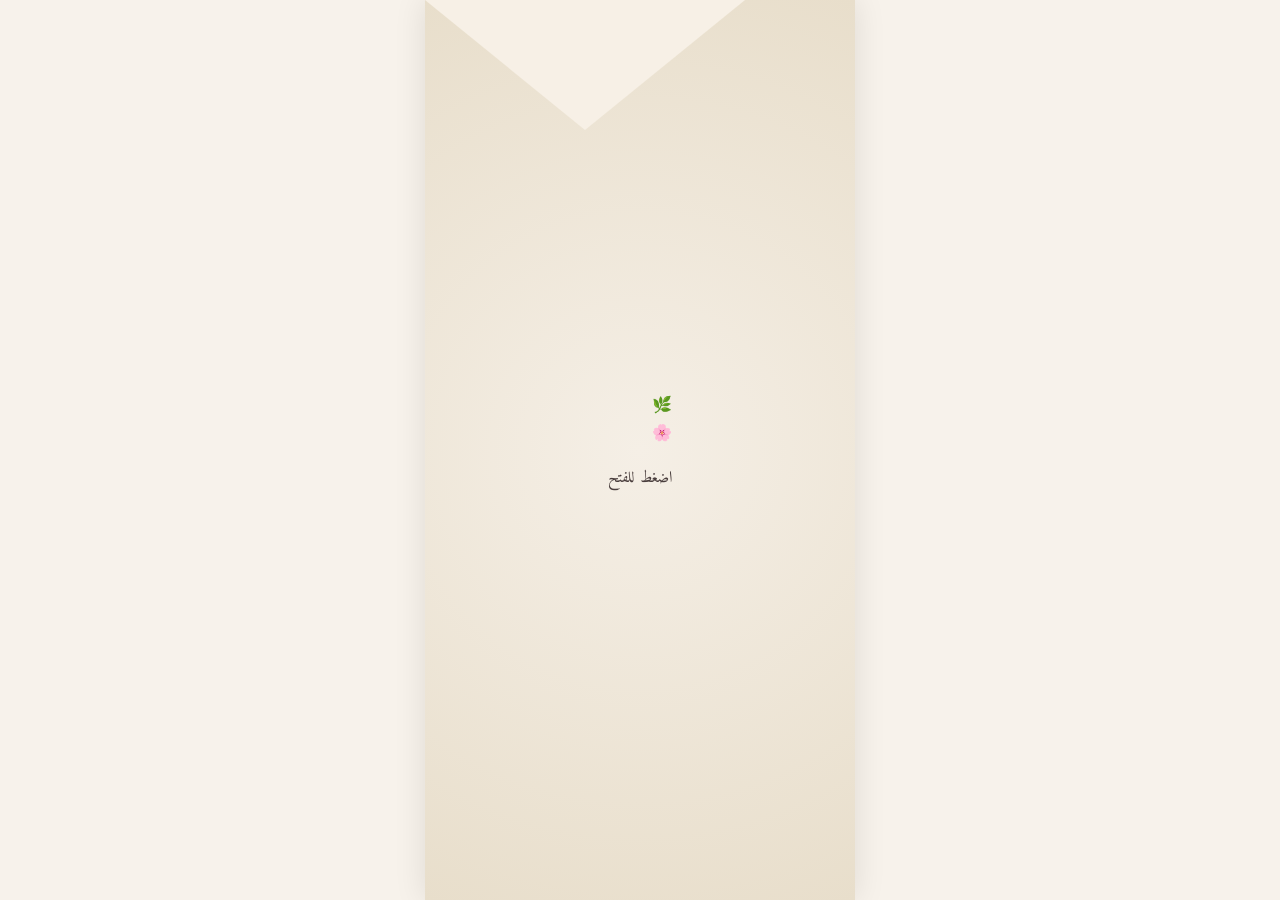
==== commit 0400ab1f: "Update index.html" ====
--- a/index.html
+++ b/index.html
@@ -3,44 +3,51 @@
 <head>
   <meta charset="UTF-8">
   <meta name="viewport" content="width=device-width, initial-scale=1.0">
-  <title>دعوة زفاف فاخرة - أميرة ويوسف</title>
+  <title>دعوة زفاف - أميرة ويوسف</title>
   <link rel="stylesheet" href="style.css">
-  <link href="https://fonts.googleapis.com/css2?family=Amiri:ital,wght@0,400;0,700;1,400&family=Reem+Kufi:wght@500;700&family=Great+Vibes&display=swap" rel="stylesheet">
+  <link href="https://fonts.googleapis.com/css2?family=Amiri:ital,wght@0,400;0,700;1,400&family=Great+Vibes&display=swap" rel="stylesheet">
 </head>
 <body>
 
-  <!-- الموسيقى التي تختارها على ذوقك -->
+  <!-- الموسيقى الخلفية -->
   <audio id="bg-music" loop src="your-music-file.mp3"></audio>
 
-  <!-- زر التحكم بالصوت Floating Floating Floating Button -->
+  <!-- زر التحكم بالصوت Floating Button -->
   <button id="music-toggle" class="music-btn hidden">
     <span id="music-icon">⏸</span>
   </button>
 
   <div class="invitation-container">
 
-    <!-- المشهد الأول: المظروف المائل المزخرف بالختم الشمعي "بسم الله الرحمن الرحيم" -->
+    <!-- المشهد الأول: الظرف النقشي الفاخر مع الختم الكريمي -->
     <section class="envelope-scene" id="envelopeScene">
-      <div class="envelope-wrapper">
-        <div class="envelope" id="envelope">
-          <div class="flap top-flap">
-            <div class="arabic-emboss"></div>
-          </div>
-          <div class="pocket"></div>
-          <div class="card-preview"></div>
-          
-          <div class="wax-seal" id="waxSeal">
-            <div class="seal-text">بسم الله<br>الرحمن الرحيم</div>
+      <div class="envelope-card">
+        
+        <!-- غطاء الظرف العلوي المحفور -->
+        <div class="flap top-flap" id="topFlap">
+          <div class="embossed-flowers-top"></div>
+        </div>
+
+        <!-- خلفية الظرف المحفورة بالورد -->
+        <div class="envelope-body">
+          <div class="embossed-pattern-bg"></div>
+        </div>
+
+        <!-- الختم اللؤلؤي/الكريمي مع النقش والنص -->
+        <div class="cream-seal" id="waxSeal">
+          <div class="seal-inner-flower">
+            🌿<br>🌸
           </div>
         </div>
-        <p class="open-instruction">إضغط على الختم لفتح الدعوة</p>
+
+        <p class="click-to-open-text" id="openText">اضغط للفتح</p>
       </div>
     </section>
 
-    <!-- المشهد الثاني: محتوى الدعوة الفاخر والمتحرك -->
+    <!-- المشهد الثاني: بطاقة الدعوة الداخلية والتفاصيل -->
     <main class="invitation-content hidden" id="invitationContent">
       
-      <!-- غلاف الدعوة / صورة الثريا والنخيل الأندلسية -->
+      <!-- غلاف الدعوة / الثريا والنخيل -->
       <header class="hero-header">
         <div class="hero-overlay">
           <h1 class="names-title">Amira & Yusuf</h1>
@@ -48,7 +55,7 @@
         </div>
       </header>
 
-      <!-- نص الدعوة الإسلامية/الرسمية -->
+      <!-- النص العربي والديني -->
       <section class="card-section text-center">
         <div class="bismillah">بسم الله الرحمن الرحيم</div>
         <h2 class="couple-arabic">الآنسة أميرة والسيد يوسف</h2>
@@ -75,7 +82,7 @@
         </div>
       </section>
 
-      <!-- جدول المواعيد Chronologie -->
+      <!-- جدول المواعيد Timeline -->
       <section class="card-section">
         <h3 class="section-title-en text-center">Chronologie de l'événement</h3>
         <div class="timeline">
@@ -102,7 +109,7 @@
         </div>
       </section>
 
-      <!-- الموقع والتوجيه الخريطة Lieu -->
+      <!-- الخريطة والموقع Lieu -->
       <section class="card-section text-center">
         <h3 class="section-title-en">Lieu</h3>
         <div class="location-box">
@@ -110,7 +117,6 @@
           <p class="location-sub">Marrakech, Morocco</p>
           <img src="https://images.unsplash.com/photo-1542314831-068cd1dbfeeb?auto=format&fit=crop&w=600&q=80" class="venue-img" alt="Venue">
           
-          <!-- زر الموقع والتوجيه -->
           <a href="https://maps.google.com" target="_blank" class="map-btn">
             📍 فتح الموقع على الخريطة (Google Maps)
           </a>
@@ -130,7 +136,7 @@
         </div>
       </section>
 
-      <!-- نموذج تأكيد الحضور المربوط بـ Formspree -->
+      <!-- نموذج الحضور المربوط بـ Formspree -->
       <section class="card-section text-center">
         <h3 class="section-title-en">Confirmez Votre Présence</h3>
         
--- a/style.css
+++ b/style.css
@@ -1,5 +1,3 @@
-@import url('https://fonts.googleapis.com/css2?family=Alex+Brush&family=Cormorant+Garamond:ital,wght@0,400;0,600;1,400&display=swap');
-
 * {
   box-sizing: border-box;
 }
@@ -7,54 +5,51 @@
 body {
   margin: 0;
   padding: 0;
-  font-family: 'Cormorant Garamond', serif;
-  background-color: #f4efea;
-  color: #333;
-  display: flex;
-  justify-content: center;
-  direction: ltr;
+  font-family: 'Amiri', serif;
+  background-color: #f7f2eb;
+  color: #4a3e3d;
+  display: flex;
+  justify-content: center;
 }
 
 .invitation-container {
   width: 100%;
   max-width: 430px;
-  background: #fdfbf7;
+  background: #fcf9f2;
   min-height: 100vh;
-  box-shadow: 0 0 25px rgba(0,0,0,0.15);
+  box-shadow: 0 0 30px rgba(0,0,0,0.1);
   position: relative;
   overflow: hidden;
 }
 
-/* ================= المشهد الأول: تصميم المظروف التفاعلي ================= */
+/* ================= المشهد الأول: المظروف والختم الشرقي ================= */
 .envelope-scene {
   height: 100vh;
-  background: #e6dfd5 url('https://www.transparenttextures.com/patterns/paper.png');
-  display: flex;
+  background: radial-gradient(circle, #f5efe6 0%, #e8decb 100%);
+  display: flex;
+  flex-direction: column;
   justify-content: center;
   align-items: center;
   padding: 20px;
-  position: relative;
-  perspective: 1000px;
 }
 
 .envelope-wrapper {
   width: 100%;
   max-width: 320px;
-  height: 220px;
+  height: 230px;
   position: relative;
 }
 
 .envelope {
   width: 100%;
   height: 100%;
-  background: #f8f4ee;
-  border-radius: 6px;
-  position: relative;
-  box-shadow: 0 15px 35px rgba(0,0,0,0.15);
-  border: 1px solid #e2dad0;
-}
-
-/* غطاء المظروف العلوي */
+  background: #fdfbf7;
+  border-radius: 8px;
+  position: relative;
+  box-shadow: 0 15px 35px rgba(110, 85, 60, 0.15);
+  border: 1px solid #e3d7c5;
+}
+
 .top-flap {
   position: absolute;
   top: 0;
@@ -63,244 +58,300 @@
   height: 0;
   border-left: 160px solid transparent;
   border-right: 160px solid transparent;
-  border-top: 120px solid #f2ebe1;
+  border-top: 130px solid #f7f0e6;
   transform-origin: top;
-  transition: transform 0.6s ease-in-out;
+  transition: transform 0.8s cubic-bezier(0.4, 0, 0.2, 1);
   z-index: 3;
 }
 
-/* جيوب المظروف الجانبية */
 .pocket {
   position: absolute;
   bottom: 0;
   left: 0;
   width: 0;
   height: 0;
-  border-left: 160px solid #ede5db;
-  border-right: 160px solid #e8dfd3;
-  border-bottom: 120px solid #ebd3cd;
-  border-radius: 0 0 6px 6px;
+  border-left: 160px solid #f2e8dc;
+  border-right: 160px solid #ede1d3;
+  border-bottom: 125px solid #eae0d0;
+  border-radius: 0 0 8px 8px;
   z-index: 2;
 }
 
-/* البطاقة الداخلية */
-.card-preview {
-  position: absolute;
-  bottom: 10px;
-  left: 15px;
-  right: 15px;
-  height: 190px;
-  background: #ffffff;
-  border-radius: 6px;
-  padding: 20px;
-  text-align: center;
-  box-shadow: 0 2px 10px rgba(0,0,0,0.05);
-  transition: transform 0.8s ease-in-out;
-  z-index: 1;
-}
-
-.card-preview h2 {
-  font-family: 'Alex Brush', cursive;
-  font-size: 32px;
-  margin: 10px 0 0;
-}
-
-/* الختم الشمعي */
 .wax-seal {
   position: absolute;
   top: 50%;
   left: 50%;
   transform: translate(-50%, -20%);
-  width: 85px;
-  height: 85px;
-  background: radial-gradient(circle, #e6ca65 0%, #b89228 100%);
+  width: 90px;
+  height: 90px;
+  background: radial-gradient(circle, #d4af37 0%, #aa820a 100%);
   border-radius: 50%;
   display: flex;
   justify-content: center;
   align-items: center;
-  color: #fff;
-  font-family: 'Alex Brush', cursive;
+  color: #5c0601;
+  cursor: pointer;
+  box-shadow: 0 8px 20px rgba(0,0,0,0.25);
+  border: 2px solid #f9e29c;
+  z-index: 4;
+  transition: transform 0.3s, opacity 0.5s;
+}
+
+.seal-text {
+  font-family: 'Amiri', serif;
+  font-size: 13px;
+  font-weight: bold;
+  text-align: center;
+  line-height: 1.2;
+}
+
+.open-instruction {
+  text-align: center;
+  margin-top: 30px;
   font-size: 16px;
-  cursor: pointer;
-  box-shadow: 0 6px 15px rgba(0,0,0,0.25);
-  border: 3px solid #d4af37;
-  z-index: 4;
-  transition: opacity 0.4s, transform 0.3s;
-}
-
-/* حركات الانفتاح عند الضغط */
+  color: #8c7355;
+  letter-spacing: 1px;
+}
+
 .envelope.open .top-flap {
   transform: rotateX(180deg);
   z-index: 0;
 }
 
-.envelope.open .card-preview {
-  transform: translateY(-120px);
-}
-
-/* ================= المشهد الثاني: محتوى الدعوة الرئيسي ================= */
+/* ================= المشهد الثاني: التصميم الأندلسي الداخلي ================= */
 .hero-header {
-  padding: 30px 20px 40px;
+  height: 480px;
+  background: url('https://images.unsplash.com/photo-1542314831-068cd1dbfeeb?auto=format&fit=crop&w=800&q=80') center/cover no-repeat;
+  position: relative;
+  display: flex;
+  align-items: flex-end;
+  justify-content: center;
+  padding-bottom: 40px;
+}
+
+.hero-overlay {
+  background: linear-gradient(to top, rgba(252, 249, 242, 1) 10%, rgba(252, 249, 242, 0.2) 100%);
+  width: 100%;
+  padding: 40px 20px 10px;
   text-align: center;
 }
 
-.video-container {
-  width: 100%;
-  border-radius: 12px;
-  overflow: hidden;
-  box-shadow: 0 4px 15px rgba(0,0,0,0.1);
-  margin-bottom: 20px;
-}
-
-.video-container video {
-  width: 100%;
-  height: auto;
-  display: block;
-}
-
-.hero-header h1 {
-  font-family: 'Alex Brush', cursive;
-  font-size: 50px;
+.names-title {
+  font-family: 'Great Vibes', cursive;
+  font-size: 55px;
+  color: #7a5c28;
   margin: 0;
-}
-
-.hero-header .subtitle {
-  font-size: 20px;
-  font-style: italic;
-  color: #666;
-}
-
-/* التواريخ والأقسام */
-h2 {
-  font-family: 'Alex Brush', cursive;
-  font-size: 40px;
-  text-align: center;
-  margin: 30px 0 10px;
-}
-
-.instruction {
-  text-align: center;
-  font-size: 15px;
-  color: #777;
-  margin-bottom: 20px;
-}
-
-.scratch-container {
-  display: flex;
-  justify-content: center;
-  gap: 10px;
-  padding: 0 10px;
-}
-
-.scratch-card {
-  position: relative;
-  width: 100px;
-  height: 100px;
-  background: #ffffff;
-  border: 1px solid #e5ded6;
-  border-radius: 10px;
-  display: flex;
-  flex-direction: column;
-  justify-content: center;
-  align-items: center;
-}
-
-.scratch-card .date-val {
+  font-weight: normal;
+}
+
+.hero-date {
+  font-family: 'Amiri', serif;
   font-size: 18px;
-  font-weight: bold;
-}
-
-.scratch-card small {
-  font-size: 11px;
-  color: #888;
+  color: #555;
   margin-top: 5px;
 }
 
-.scratch-canvas {
-  position: absolute;
-  top: 0;
-  left: 0;
-  width: 100%;
-  height: 100%;
-  border-radius: 10px;
-  cursor: pointer;
-}
-
-/* الرسالة */
-.blue-envelope {
-  background: #e3edf7;
-  margin: 30px 20px;
-  padding: 20px;
-  border-radius: 12px;
-}
-
-.letter-card h3 {
-  font-family: 'Alex Brush', cursive;
-  font-size: 28px;
-  margin-top: 0;
-}
-
-/* الجدول الزمني والمعرض */
-.timeline {
-  padding: 10px 30px;
-  text-align: center;
-}
-
-.timeline-item {
-  margin-bottom: 20px;
-}
-
-.timeline-item span {
+.card-section {
+  padding: 30px 25px;
+  border-bottom: 1px solid #ebdccb;
+}
+
+.bismillah {
+  font-family: 'Amiri', serif;
+  font-size: 26px;
+  color: #8c6a2d;
+  margin-bottom: 15px;
+}
+
+.couple-arabic {
+  font-size: 22px;
+  color: #333;
+  margin-bottom: 15px;
+}
+
+.invitation-text {
+  font-size: 18px;
+  line-height: 1.8;
+  color: #555;
+}
+
+.event-date-details {
+  font-size: 19px;
+  line-height: 1.7;
+  color: #7a5c28;
+  margin: 20px 0;
+}
+
+.hall-name span {
   font-size: 20px;
   font-weight: bold;
-  color: #8b7355;
-}
-
-.color-palette {
-  display: flex;
-  justify-content: center;
-  gap: 10px;
-  margin: 15px 0;
-}
-
-.color-palette span {
-  width: 28px;
-  height: 28px;
+  color: #333;
+}
+
+/* הعداد Countdown */
+.section-title-en {
+  font-family: 'Great Vibes', cursive;
+  font-size: 38px;
+  color: #8c6a2d;
+  margin-top: 0;
+  margin-bottom: 20px;
+  font-weight: normal;
+}
+
+.countdown-timer {
+  display: flex;
+  justify-content: center;
+  gap: 12px;
+  direction: ltr;
+}
+
+.time-box {
+  background: #f5ebe0;
+  padding: 10px 14px;
+  border-radius: 8px;
+  min-width: 65px;
+  border: 1px solid #e3d5c3;
+}
+
+.time-box span {
+  display: block;
+  font-size: 22px;
+  font-weight: bold;
+  color: #7a5c28;
+}
+
+.time-box small {
+  font-size: 11px;
+  color: #777;
+}
+
+/* الجدول الزمني Timeline */
+.timeline {
+  display: flex;
+  flex-direction: column;
+  gap: 20px;
+  direction: ltr;
+}
+
+.timeline-row {
+  display: flex;
+  align-items: center;
+  justify-content: center;
+  gap: 15px;
+}
+
+.timeline-row .time {
+  font-weight: bold;
+  color: #8c6a2d;
+  width: 50px;
+  text-align: right;
+}
+
+.line-node {
+  width: 12px;
+  height: 12px;
+  background: #d4af37;
   border-radius: 50%;
-  display: inline-block;
-}
-
-.gallery-slider {
-  display: flex;
-  overflow-x: auto;
-  gap: 12px;
-  padding: 10px 20px;
-}
-
-.gallery-slider img {
-  width: 200px;
-  height: 280px;
+  position: relative;
+}
+
+.timeline-row .event {
+  width: 150px;
+  text-align: left;
+  font-size: 17px;
+}
+
+/* الخريطة Venue */
+.venue-img {
+  width: 100%;
+  height: 180px;
   object-fit: cover;
   border-radius: 10px;
-  flex-shrink: 0;
-}
-
-.rsvp-section {
-  text-align: center;
-  padding: 30px 20px 50px;
-}
-
-.rsvp-btn {
-  background-color: #8da9c4;
+  margin: 15px 0;
+}
+
+.map-btn {
+  display: inline-block;
+  background: #7a5c28;
+  color: #fff;
+  text-decoration: none;
+  padding: 12px 25px;
+  border-radius: 25px;
+  font-size: 16px;
+  transition: background 0.3s;
+}
+
+/* Formspree RSVP */
+.rsvp-form {
+  display: flex;
+  flex-direction: column;
+  gap: 15px;
+  text-align: right;
+}
+
+.input-group label {
+  display: block;
+  font-size: 16px;
+  margin-bottom: 5px;
+  color: #555;
+}
+
+.input-group input[type="text"],
+.input-group input[type="number"] {
+  width: 100%;
+  padding: 12px;
+  border: 1px solid #d3c4b1;
+  border-radius: 8px;
+  background: #fff;
+  font-size: 16px;
+}
+
+.radio-options {
+  display: flex;
+  flex-direction: column;
+  gap: 8px;
+  margin-top: 5px;
+}
+
+.radio-btn {
+  display: flex;
+  align-items: center;
+  gap: 8px;
+  cursor: pointer;
+}
+
+.submit-btn {
+  background: #8c6a2d;
+  color: #fff;
+  border: none;
+  padding: 14px;
+  font-size: 18px;
+  border-radius: 25px;
+  cursor: pointer;
+  margin-top: 10px;
+  transition: background 0.3s;
+}
+
+.submit-btn:hover {
+  background: #684e1f;
+}
+
+/* زر الموسيقى Floating */
+.music-btn {
+  position: fixed;
+  bottom: 20px;
+  left: 20px;
+  width: 45px;
+  height: 45px;
+  background: #8c6a2d;
   color: white;
   border: none;
-  padding: 14px 45px;
+  border-radius: 50%;
   font-size: 20px;
-  font-family: 'Cormorant Garamond', serif;
-  border-radius: 30px;
+  z-index: 99;
+  box-shadow: 0 4px 10px rgba(0,0,0,0.2);
   cursor: pointer;
 }
 
-.hidden {
-  display: none;
-}
+.text-center { text-align: center; }
+.hidden { display: none !important; }
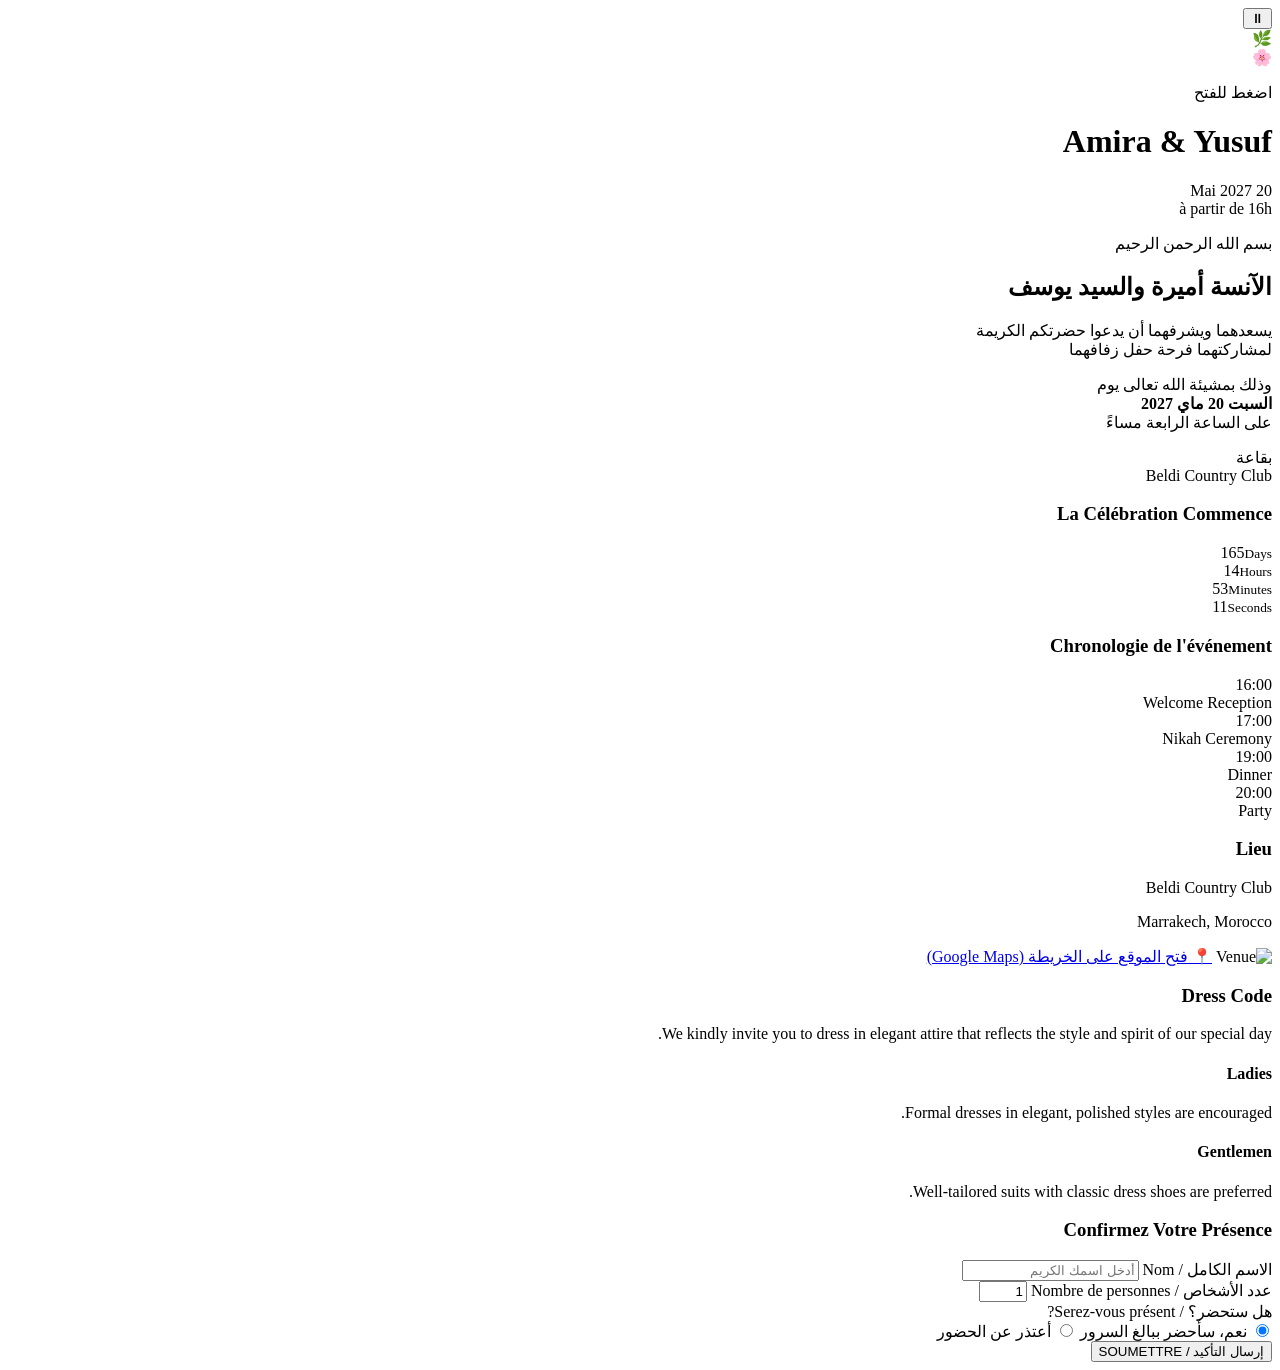
==== commit 781ad210: "Update index.html" ====
--- a/index.html
+++ b/index.html
@@ -4,7 +4,8 @@
   <meta charset="UTF-8">
   <meta name="viewport" content="width=device-width, initial-scale=1.0">
   <title>دعوة زفاف - أميرة ويوسف</title>
-  <link rel="stylesheet" href="style.css">
+  <!-- ربط ملف التنسيقات بالمسار المباشر -->
+  <link rel="stylesheet" href="./style.css">
   <link href="https://fonts.googleapis.com/css2?family=Amiri:ital,wght@0,400;0,700;1,400&family=Great+Vibes&display=swap" rel="stylesheet">
 </head>
 <body>
@@ -19,16 +20,12 @@
 
   <div class="invitation-container">
 
-    <!-- المشهد الأول: الظرف النقشي الفاخر مع الختم الكريمي -->
+    <!-- المشهد الأول: تصميم الظرف العاجي المحفور -->
     <section class="envelope-scene" id="envelopeScene">
       <div class="envelope-card">
         
-        <!-- غطاء الظرف العلوي المحفور -->
-        <div class="flap top-flap" id="topFlap">
-          <div class="embossed-flowers-top"></div>
-        </div>
+        <div class="top-flap" id="topFlap"></div>
 
-        <!-- خلفية الظرف المحفورة بالورد -->
         <div class="envelope-body">
           <div class="embossed-pattern-bg"></div>
         </div>
@@ -47,7 +44,7 @@
     <!-- المشهد الثاني: بطاقة الدعوة الداخلية والتفاصيل -->
     <main class="invitation-content hidden" id="invitationContent">
       
-      <!-- غلاف الدعوة / الثريا والنخيل -->
+      <!-- غلاف الدعوة -->
       <header class="hero-header">
         <div class="hero-overlay">
           <h1 class="names-title">Amira & Yusuf</h1>
@@ -173,6 +170,6 @@
 
   </div>
 
-  <script src="script.js"></script>
+  <script src="./script.js"></script>
 </body>
 </html>
--- a/style.css
+++ b/style.css
@@ -1,357 +1,65 @@
-* {
-  box-sizing: border-box;
-}
+// فتح الظرف والانتقال للمشهد الرئيسي
+document.getElementById('waxSeal').addEventListener('click', function() {
+  const envelopeCard = document.querySelector('.envelope-card');
+  const waxSeal = document.getElementById('waxSeal');
+  const openText = document.getElementById('openText');
+  const envelopeScene = document.getElementById('envelopeScene');
+  const invitationContent = document.getElementById('invitationContent');
+  const musicBtn = document.getElementById('music-toggle');
+  const music = document.getElementById('bg-music');
 
-body {
-  margin: 0;
-  padding: 0;
-  font-family: 'Amiri', serif;
-  background-color: #f7f2eb;
-  color: #4a3e3d;
-  display: flex;
-  justify-content: center;
-}
+  // إخفاء الختم والنص
+  waxSeal.style.opacity = '0';
+  openText.style.opacity = '0';
+  
+  // فتح غطاء الظرف
+  setTimeout(() => {
+    envelopeCard.classList.add('open');
+  }, 200);
 
-.invitation-container {
-  width: 100%;
-  max-width: 430px;
-  background: #fcf9f2;
-  min-height: 100vh;
-  box-shadow: 0 0 30px rgba(0,0,0,0.1);
-  position: relative;
-  overflow: hidden;
-}
+  // إخفاء مشهد الظرف وإظهار الدعوة والموسيقى
+  setTimeout(() => {
+    envelopeScene.style.display = 'none';
+    invitationContent.classList.remove('hidden');
+    musicBtn.classList.remove('hidden');
 
-/* ================= المشهد الأول: المظروف والختم الشرقي ================= */
-.envelope-scene {
-  height: 100vh;
-  background: radial-gradient(circle, #f5efe6 0%, #e8decb 100%);
-  display: flex;
-  flex-direction: column;
-  justify-content: center;
-  align-items: center;
-  padding: 20px;
-}
+    if (music && music.src) {
+      music.play().catch(e => console.log("Music autoplay blocked by browser"));
+    }
+  }, 1200);
+});
 
-.envelope-wrapper {
-  width: 100%;
-  max-width: 320px;
-  height: 230px;
-  position: relative;
-}
+// التحكم في الموسيقى
+const music = document.getElementById('bg-music');
+const musicBtn = document.getElementById('music-toggle');
+const musicIcon = document.getElementById('music-icon');
 
-.envelope {
-  width: 100%;
-  height: 100%;
-  background: #fdfbf7;
-  border-radius: 8px;
-  position: relative;
-  box-shadow: 0 15px 35px rgba(110, 85, 60, 0.15);
-  border: 1px solid #e3d7c5;
-}
+musicBtn.addEventListener('click', () => {
+  if (music.paused) {
+    music.play();
+    musicIcon.textContent = '⏸';
+  } else {
+    music.pause();
+    musicIcon.textContent = '▶';
+  }
+});
 
-.top-flap {
-  position: absolute;
-  top: 0;
-  left: 0;
-  width: 0;
-  height: 0;
-  border-left: 160px solid transparent;
-  border-right: 160px solid transparent;
-  border-top: 130px solid #f7f0e6;
-  transform-origin: top;
-  transition: transform 0.8s cubic-bezier(0.4, 0, 0.2, 1);
-  z-index: 3;
-}
+// العداد التنازلي Countdown
+const targetDate = new Date("May 20, 2027 16:00:00").getTime();
 
-.pocket {
-  position: absolute;
-  bottom: 0;
-  left: 0;
-  width: 0;
-  height: 0;
-  border-left: 160px solid #f2e8dc;
-  border-right: 160px solid #ede1d3;
-  border-bottom: 125px solid #eae0d0;
-  border-radius: 0 0 8px 8px;
-  z-index: 2;
-}
+setInterval(() => {
+  const now = new Date().getTime();
+  const difference = targetDate - now;
 
-.wax-seal {
-  position: absolute;
-  top: 50%;
-  left: 50%;
-  transform: translate(-50%, -20%);
-  width: 90px;
-  height: 90px;
-  background: radial-gradient(circle, #d4af37 0%, #aa820a 100%);
-  border-radius: 50%;
-  display: flex;
-  justify-content: center;
-  align-items: center;
-  color: #5c0601;
-  cursor: pointer;
-  box-shadow: 0 8px 20px rgba(0,0,0,0.25);
-  border: 2px solid #f9e29c;
-  z-index: 4;
-  transition: transform 0.3s, opacity 0.5s;
-}
+  if (difference > 0) {
+    const days = Math.floor(difference / (1000 * 60 * 60 * 24));
+    const hours = Math.floor((difference % (1000 * 60 * 60 * 24)) / (1000 * 60 * 60));
+    const minutes = Math.floor((difference % (1000 * 60 * 60)) / (1000 * 60));
+    const seconds = Math.floor((difference % (1000 * 60)) / 1000);
 
-.seal-text {
-  font-family: 'Amiri', serif;
-  font-size: 13px;
-  font-weight: bold;
-  text-align: center;
-  line-height: 1.2;
-}
-
-.open-instruction {
-  text-align: center;
-  margin-top: 30px;
-  font-size: 16px;
-  color: #8c7355;
-  letter-spacing: 1px;
-}
-
-.envelope.open .top-flap {
-  transform: rotateX(180deg);
-  z-index: 0;
-}
-
-/* ================= المشهد الثاني: التصميم الأندلسي الداخلي ================= */
-.hero-header {
-  height: 480px;
-  background: url('https://images.unsplash.com/photo-1542314831-068cd1dbfeeb?auto=format&fit=crop&w=800&q=80') center/cover no-repeat;
-  position: relative;
-  display: flex;
-  align-items: flex-end;
-  justify-content: center;
-  padding-bottom: 40px;
-}
-
-.hero-overlay {
-  background: linear-gradient(to top, rgba(252, 249, 242, 1) 10%, rgba(252, 249, 242, 0.2) 100%);
-  width: 100%;
-  padding: 40px 20px 10px;
-  text-align: center;
-}
-
-.names-title {
-  font-family: 'Great Vibes', cursive;
-  font-size: 55px;
-  color: #7a5c28;
-  margin: 0;
-  font-weight: normal;
-}
-
-.hero-date {
-  font-family: 'Amiri', serif;
-  font-size: 18px;
-  color: #555;
-  margin-top: 5px;
-}
-
-.card-section {
-  padding: 30px 25px;
-  border-bottom: 1px solid #ebdccb;
-}
-
-.bismillah {
-  font-family: 'Amiri', serif;
-  font-size: 26px;
-  color: #8c6a2d;
-  margin-bottom: 15px;
-}
-
-.couple-arabic {
-  font-size: 22px;
-  color: #333;
-  margin-bottom: 15px;
-}
-
-.invitation-text {
-  font-size: 18px;
-  line-height: 1.8;
-  color: #555;
-}
-
-.event-date-details {
-  font-size: 19px;
-  line-height: 1.7;
-  color: #7a5c28;
-  margin: 20px 0;
-}
-
-.hall-name span {
-  font-size: 20px;
-  font-weight: bold;
-  color: #333;
-}
-
-/* הعداد Countdown */
-.section-title-en {
-  font-family: 'Great Vibes', cursive;
-  font-size: 38px;
-  color: #8c6a2d;
-  margin-top: 0;
-  margin-bottom: 20px;
-  font-weight: normal;
-}
-
-.countdown-timer {
-  display: flex;
-  justify-content: center;
-  gap: 12px;
-  direction: ltr;
-}
-
-.time-box {
-  background: #f5ebe0;
-  padding: 10px 14px;
-  border-radius: 8px;
-  min-width: 65px;
-  border: 1px solid #e3d5c3;
-}
-
-.time-box span {
-  display: block;
-  font-size: 22px;
-  font-weight: bold;
-  color: #7a5c28;
-}
-
-.time-box small {
-  font-size: 11px;
-  color: #777;
-}
-
-/* الجدول الزمني Timeline */
-.timeline {
-  display: flex;
-  flex-direction: column;
-  gap: 20px;
-  direction: ltr;
-}
-
-.timeline-row {
-  display: flex;
-  align-items: center;
-  justify-content: center;
-  gap: 15px;
-}
-
-.timeline-row .time {
-  font-weight: bold;
-  color: #8c6a2d;
-  width: 50px;
-  text-align: right;
-}
-
-.line-node {
-  width: 12px;
-  height: 12px;
-  background: #d4af37;
-  border-radius: 50%;
-  position: relative;
-}
-
-.timeline-row .event {
-  width: 150px;
-  text-align: left;
-  font-size: 17px;
-}
-
-/* الخريطة Venue */
-.venue-img {
-  width: 100%;
-  height: 180px;
-  object-fit: cover;
-  border-radius: 10px;
-  margin: 15px 0;
-}
-
-.map-btn {
-  display: inline-block;
-  background: #7a5c28;
-  color: #fff;
-  text-decoration: none;
-  padding: 12px 25px;
-  border-radius: 25px;
-  font-size: 16px;
-  transition: background 0.3s;
-}
-
-/* Formspree RSVP */
-.rsvp-form {
-  display: flex;
-  flex-direction: column;
-  gap: 15px;
-  text-align: right;
-}
-
-.input-group label {
-  display: block;
-  font-size: 16px;
-  margin-bottom: 5px;
-  color: #555;
-}
-
-.input-group input[type="text"],
-.input-group input[type="number"] {
-  width: 100%;
-  padding: 12px;
-  border: 1px solid #d3c4b1;
-  border-radius: 8px;
-  background: #fff;
-  font-size: 16px;
-}
-
-.radio-options {
-  display: flex;
-  flex-direction: column;
-  gap: 8px;
-  margin-top: 5px;
-}
-
-.radio-btn {
-  display: flex;
-  align-items: center;
-  gap: 8px;
-  cursor: pointer;
-}
-
-.submit-btn {
-  background: #8c6a2d;
-  color: #fff;
-  border: none;
-  padding: 14px;
-  font-size: 18px;
-  border-radius: 25px;
-  cursor: pointer;
-  margin-top: 10px;
-  transition: background 0.3s;
-}
-
-.submit-btn:hover {
-  background: #684e1f;
-}
-
-/* زر الموسيقى Floating */
-.music-btn {
-  position: fixed;
-  bottom: 20px;
-  left: 20px;
-  width: 45px;
-  height: 45px;
-  background: #8c6a2d;
-  color: white;
-  border: none;
-  border-radius: 50%;
-  font-size: 20px;
-  z-index: 99;
-  box-shadow: 0 4px 10px rgba(0,0,0,0.2);
-  cursor: pointer;
-}
-
-.text-center { text-align: center; }
-.hidden { display: none !important; }
+    document.getElementById("days").innerText = days < 10 ? '0' + days : days;
+    document.getElementById("hours").innerText = hours < 10 ? '0' + hours : hours;
+    document.getElementById("minutes").innerText = minutes < 10 ? '0' + minutes : minutes;
+    document.getElementById("seconds").innerText = seconds < 10 ? '0' + seconds : seconds;
+  }
+}, 1000);
